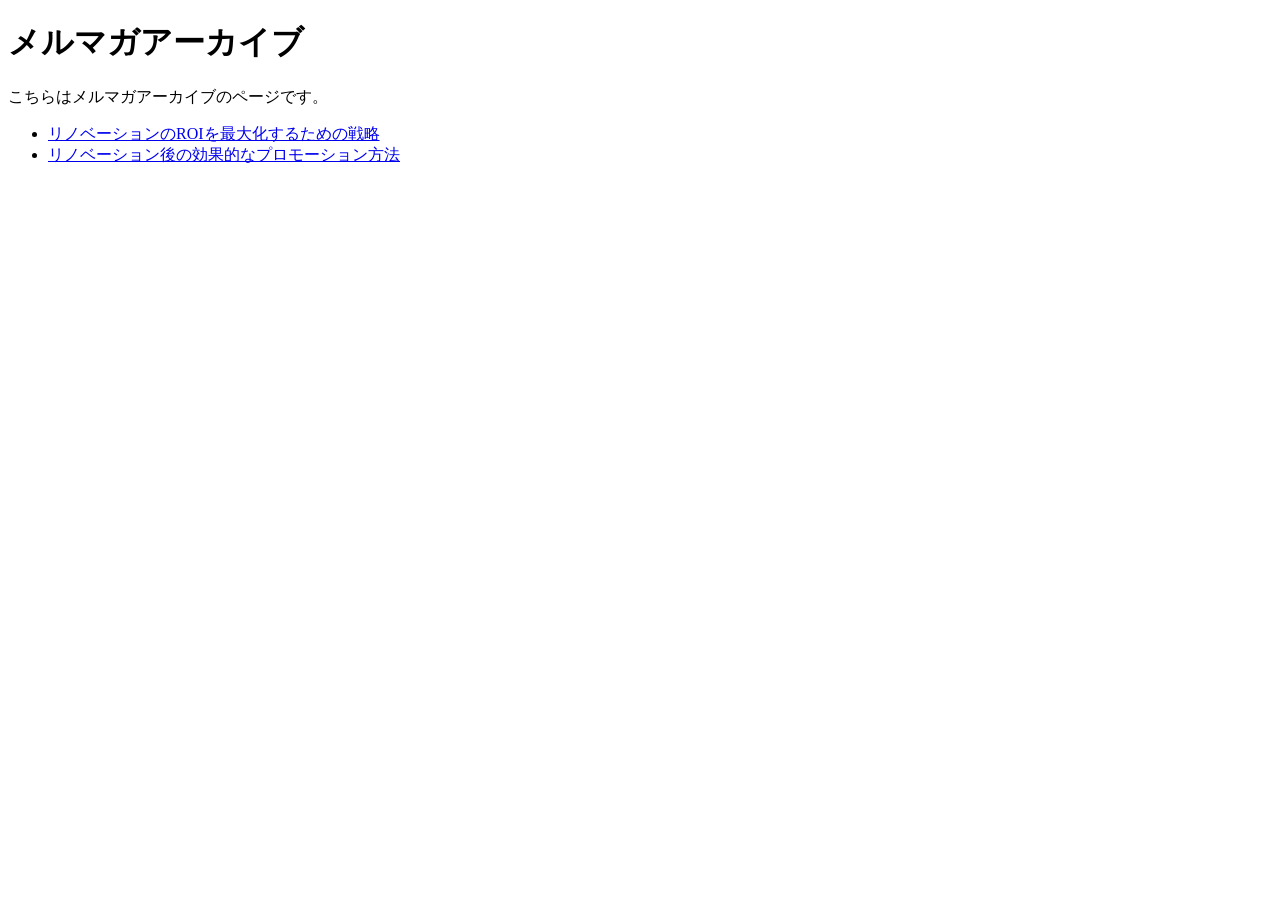
==== index.html @ 881fbee0 "Create index.html" ====
<!DOCTYPE html>
<html lang="ja">
<head>
    <meta charset="UTF-8">
    <meta name="viewport" content="width=device-width, initial-scale=1.0">
    <title>メルマガアーカイブ</title>
</head>
<body>
    <h1>メルマガアーカイブ</h1>
    <p>こちらはメルマガアーカイブのページです。</p>
    <ul>
        <li><a href="mail1.html">リノベーションのROIを最大化するための戦略</a></li>
        <li><a href="mail2.html">リノベーション後の効果的なプロモーション方法</a></li>
        <!-- 他のメルマガへのリンクも追加できます -->
    </ul>
</body>
</html>
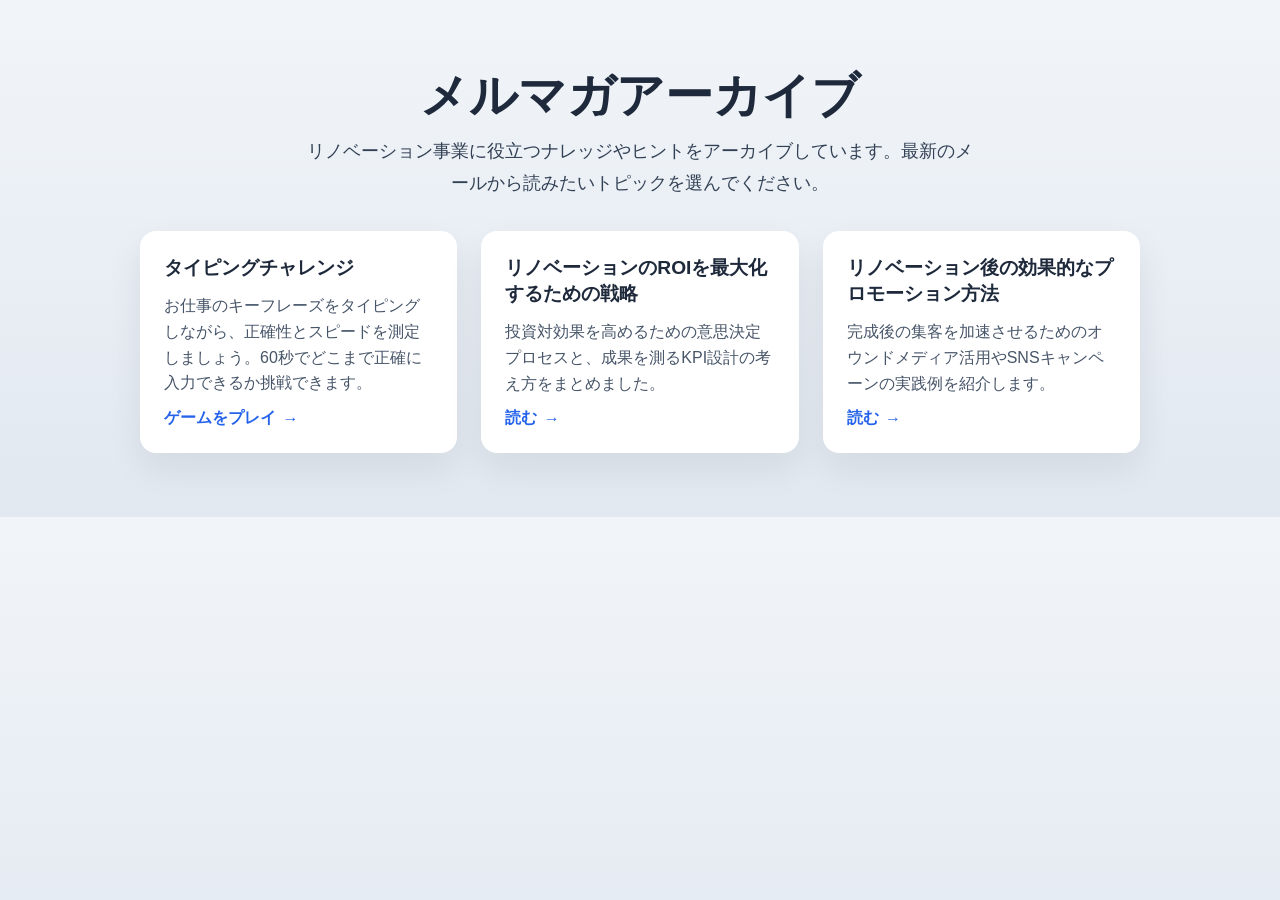
==== commit 451b6963: "Add typing challenge mini-game" ====
--- a/index.html
+++ b/index.html
@@ -4,14 +4,111 @@
     <meta charset="UTF-8">
     <meta name="viewport" content="width=device-width, initial-scale=1.0">
     <title>メルマガアーカイブ</title>
+    <style>
+        body {
+            font-family: "Hiragino Kaku Gothic ProN", "Yu Gothic", "Meiryo", sans-serif;
+            margin: 0;
+            padding: 2rem 1.5rem 4rem;
+            background: linear-gradient(180deg, #f1f5f9 0%, #e2e8f0 100%);
+            color: #1e293b;
+        }
+
+        header {
+            max-width: 800px;
+            margin: 0 auto 2rem;
+            text-align: center;
+        }
+
+        h1 {
+            font-size: clamp(2rem, 4vw, 3rem);
+            margin-bottom: 0.5rem;
+        }
+
+        p.lead {
+            font-size: 1.1rem;
+            margin: 0 auto 1.5rem;
+            line-height: 1.8;
+            color: #334155;
+            max-width: 680px;
+        }
+
+        .cards {
+            display: grid;
+            gap: 1.5rem;
+            grid-template-columns: repeat(auto-fit, minmax(240px, 1fr));
+            max-width: 1000px;
+            margin: 0 auto;
+        }
+
+        .card {
+            background: white;
+            border-radius: 16px;
+            padding: 1.5rem;
+            box-shadow: 0 15px 35px rgba(15, 23, 42, 0.08);
+            display: flex;
+            flex-direction: column;
+            gap: 0.75rem;
+            transition: transform 0.2s ease, box-shadow 0.2s ease;
+        }
+
+        .card:hover {
+            transform: translateY(-4px);
+            box-shadow: 0 20px 45px rgba(15, 23, 42, 0.12);
+        }
+
+        .card h2 {
+            font-size: 1.2rem;
+            margin: 0;
+        }
+
+        .card p {
+            margin: 0;
+            color: #475569;
+            line-height: 1.6;
+        }
+
+        .card a {
+            margin-top: auto;
+            color: #2563eb;
+            font-weight: 600;
+            text-decoration: none;
+            display: inline-flex;
+            align-items: center;
+            gap: 0.4rem;
+        }
+
+        .card a::after {
+            content: '→';
+            transition: transform 0.2s ease;
+        }
+
+        .card a:hover::after {
+            transform: translateX(4px);
+        }
+    </style>
 </head>
 <body>
-    <h1>メルマガアーカイブ</h1>
-    <p>こちらはメルマガアーカイブのページです。</p>
-    <ul>
-        <li><a href="mail1.html">リノベーションのROIを最大化するための戦略</a></li>
-        <li><a href="mail2.html">リノベーション後の効果的なプロモーション方法</a></li>
-        <!-- 他のメルマガへのリンクも追加できます -->
-    </ul>
+    <header>
+        <h1>メルマガアーカイブ</h1>
+        <p class="lead">リノベーション事業に役立つナレッジやヒントをアーカイブしています。最新のメールから読みたいトピックを選んでください。</p>
+    </header>
+
+    <section class="cards">
+        <article class="card">
+            <h2>タイピングチャレンジ</h2>
+            <p>お仕事のキーフレーズをタイピングしながら、正確性とスピードを測定しましょう。60秒でどこまで正確に入力できるか挑戦できます。</p>
+            <a href="typing-game.html">ゲームをプレイ</a>
+        </article>
+        <article class="card">
+            <h2>リノベーションのROIを最大化するための戦略</h2>
+            <p>投資対効果を高めるための意思決定プロセスと、成果を測るKPI設計の考え方をまとめました。</p>
+            <a href="mail1.html">読む</a>
+        </article>
+        <article class="card">
+            <h2>リノベーション後の効果的なプロモーション方法</h2>
+            <p>完成後の集客を加速させるためのオウンドメディア活用やSNSキャンペーンの実践例を紹介します。</p>
+            <a href="mail2.html">読む</a>
+        </article>
+    </section>
 </body>
 </html>
